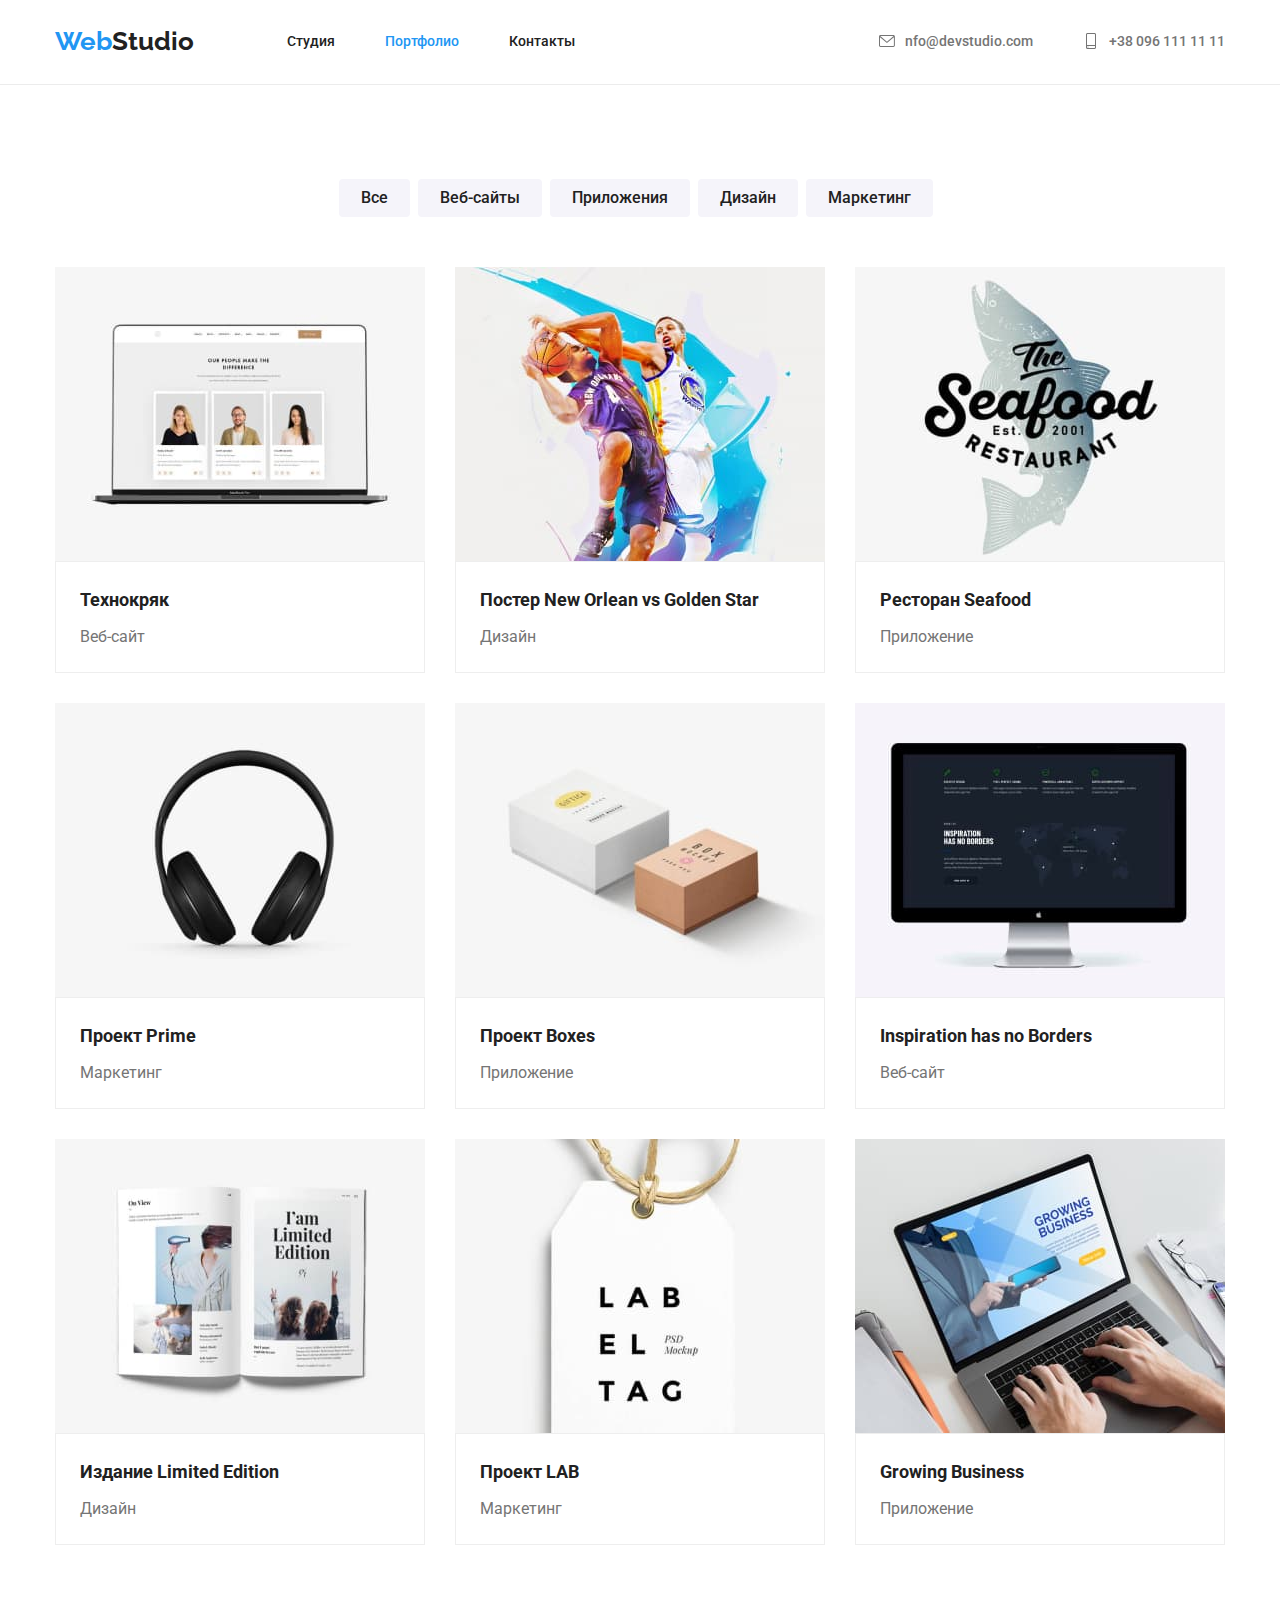
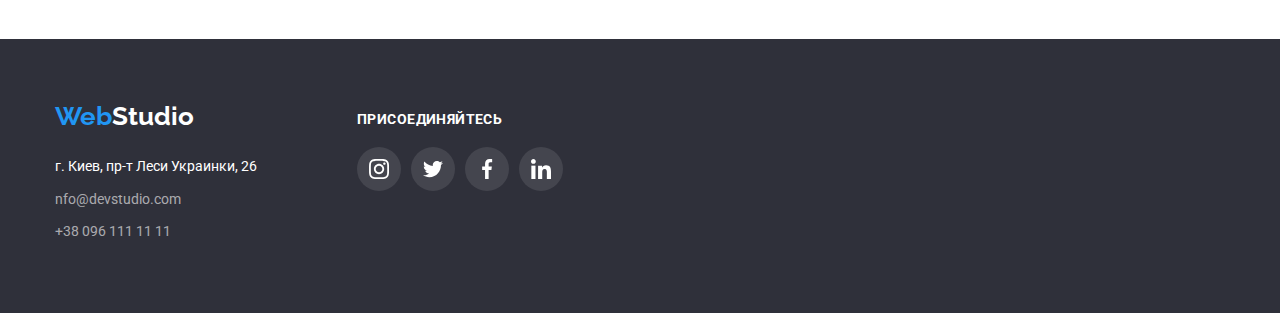
==== portfolio.html @ 15c78597 "Initial commit" ====
<!DOCTYPE html>
<html lang="en">

<head>
    <meta charset="UTF-8">
    <meta http-equiv="X-UA-Compatible" content="IE=edge">
    <meta name="viewport" content="width=device-width, initial-scale=1.0">
    <link rel="preconnect" href="https://fonts.googleapis.com">
    <link rel="preconnect" href="https://fonts.gstatic.com" crossorigin>
    <title>Web Studio (Version 2.1)</title>
    <link
    href="https://fonts.googleapis.com/css2?family=Raleway:wght@700&family=Roboto:wght@400;500;700;900&display=swap"
        rel="stylesheet">
    <link rel="stylesheet"
    href="https://cdnjs.cloudflare.com/ajax/libs/modern-normalize/1.0.0/modern-normalize.min.css">
    <link rel="stylesheet" href="./css/style.css">
</head>

<body class="body">
    <!-- Шапка страницы -->
    <header class="header">
        <div class="container">
            <nav class="nav">
                <!-- Навигация -->
                <a class="logo" href="./index.html"> <span class="web">Web</span>Studio</a>
                <ul class="site-nav list">
                    <li class="item"><a href="./index.html">Студия</a></li>
                    <li class="item"><a href="./portfolio.html"><span class="current">Портфолио</span></a></li>
                    <li class="item"><a href="/Контакты">Контакты</a></li>
                </ul>
    
                <ul class="list header-contacts">
                    <li class="item">
    
                        <a href="mailto:nfo@devstudio.com" class="contacts"> <svg class="icon">
                                <use href="./images/symbol-defs.svg#icon-envelope"></use>
                            </svg> nfo@devstudio.com</a>
                    </li>
                    <li class="item">
    
                        <a href="tel:+380961111111" class="contacts"> <svg class="icon">
                                <use href="./images/symbol-defs.svg#icon-smartphone"></use>
                            </svg> +38 096 111 11 11</a>
                    </li>
                </ul>
            </nav>
        </div>
    </header>
   
    <!-- Уникальный контент страницы -->
    <main>
    <!-- Проекты -->
           <section class="section-projects">
                <div class="container">
                    <h1 class="section-title hide">Примеры работ</h1>

                <!-- Фильтры -->
                <ul class="filtres list">
                    <li class="item"><button type="button" class="button">Все</button></li>
                    <li class="item"><button type="button" class="button">Веб-сайты</button></li>
                    <li class="item"><button type="button" class="button">Приложения</button></li>
                    <li class="item"><button type="button" class="button">Дизайн</button></li>
                    <li class="item"><button type="button" class="button">Маркетинг</button></li>
                </ul>

                <!-- Примеры работ -->
                <ul class="projects list">
                   <li class="item"><a href="/Технокряк" class="link"><img src="./images/portfolio1.jpg" alt="Веб-сайт" width="370">
                        <div class="item-text">
                            <h2 class="title">Технокряк</h2>
                            <p class="description">Веб-сайт</p></a>
                        </div>
                    </li>
                   <li class="item"><a href="/Дизайн" class="link"><img src="./images/portfolio2.jpg" alt="Дизайн" width="370">
                        <div class="item-text">
                        <h2 class="title">Постер New Orlean vs Golden Star</h2>
                        <p class="description">Дизайн</p></a>
                        </div>    
                    </li>
                   <li class="item"><a href="/Приложение" class="link"><img src="./images/portfolio3.jpg" alt="Приложение" width="370">
                        <div class="item-text">
                        <h2 class="title">Ресторан Seafood</h2>
                        <p class="description">Приложение</p></a>
                        </div>    
                    </li>
                   <li class="item"><a href="/Маркетинг" class="link"><img src="./images/portfolio4.jpg" alt="Маркетинг" width="370">
                        <div class="item-text">
                        <h2 class="title">Проект Prime</h2>
                        <p class="description">Маркетинг</p></a>
                        </div>    
                    </li>
                   <li class="item"><a href="/Приложение" class="link">
                    <img src="./images/portfolio5.jpg" alt="Приложение" width="370">
                        <div class="item-text">
                        <h2 class="title">Проект Boxes</h2>
                        <p class="description">Приложение</p></a>
                        </div>    
                    </li>
                   <li class="item"><a href="/Веб-сайт" class="link">
                    <img src="./images/portfolio6.jpg" alt="Веб-сайт" width="370">
                        <div class="item-text">
                        <h2 class="title">Inspiration has no Borders</h2>
                        <p class="description">Веб-сайт</p></a>
                        </div>    
                    </li>
                   <li class="item"><a href="/Дизайн" class="link"><img src="./images/portfolio7.jpg" alt="Дизайн" width="370">
                        <div class="item-text">
                        <h2 class="title">Издание Limited Edition</h2>
                        <p class="description">Дизайн</p></a>
                        </div>    
                    </li>
                   <li class="item"><a href="/Маркетинг" class="link"><img src="./images/portfolio8.jpg" alt="Маркетинг" width="370">
                        <div class="item-text">
                        <h2 class="title">Проект LAB</h2>
                        <p class="description">Маркетинг</p></a>
                        </div>    
                    </li>
                   <li class="item"><a href="/Приложение" class="link"><img src="./images/portfolio9.jpg" alt="Приложение" width="370">
                        <div class="item-text">
                        <h2 class="title">Growing Business</h2>
                        <p class="description">Приложение</p></a>
                        </div>    
                    </li>
               </ul>
                </div>
           </section>
    </main>

    <!-- Подвал страницы -->
    <footer class="footer">
        <div class="footer-content container">
            <div class="address">
                <a class="logo" href="./index.html"> <span class="web">Web</span><span class="Studio">Studio</span></a>
                <address>
                    <ul class="list">
                        <li><a href="https://goo.gl/maps/yupuxeeYmfNQeAXS8" class="contacts geo-address">г. Киев, пр-т Леси
                                Украинки, 26</a>
                        </li>
                        <li><a href="mailto:nfo@devstudio.com" class="contacts">nfo@devstudio.com</a></li>
                        <li><a href="tel:+380961111111" class="contacts">+38 096 111 11 11</a></li>
                    </ul>
                </address>
            </div>
    
            <div class="social-footer">
                <h3 class="join">присоединяйтесь</h3>
                <div class="social">
                    <ul class="list">
                        <li class="list-item"> <a href="https://www.instagram.com/" class="link">
                                <svg class="icon">
                                    <use href="./images/symbol-defs.svg#icon-instagram-2"></use>
                                </svg>
                            </a></li>
                        <li class="list-item"> <a href="https://www.instagram.com/" class="link">
                                <svg class="icon">
                                    <use href="./images/symbol-defs.svg#icon-twitter-1"></use>
                                </svg>
                            </a></li>
                        <li class="list-item"> <a href="https://www.instagram.com/" class="link">
                                <svg class="icon">
                                    <use href="./images/symbol-defs.svg#icon-facebook-1"></use>
                                </svg>
                            </a></li>
                        <li class="list-item"> <a href="https://www.instagram.com/" class="link">
                                <svg class="icon">
                                    <use href="./images/symbol-defs.svg#icon-linkedin-1"></use>
                                </svg>
                            </a></li>
                    </ul>
                </div>
            </div>
        </div>
    </footer>
</body>

</html>
---- css/style.css ----
/* html {
    box-sizing: border-box;
}

*,
*::before,
*::after {
    box-sizing: inherit;
} */

:root {
    --primary-text-color: #757575;
    --title-text-color: #212121;
    --accent-color: #2196F3;
        }

h1, h2, h3, h4, h5, h6, ul, p {
    margin: 0;
    padding: 0;
}

.body {
    background-color: #ffffff;
    color: var(--primary-text-color);
    font-family: Roboto, sans-serif;
    margin: 0;
}
/* Секции */
.section {
    padding-top: 94px;    
    padding-bottom: 94px;
    /* outline: 2px solid tomato; */
}

.section-features {
    padding-top: 94px;
    padding-bottom: 0;
}
/* Заголовки секций */
.section-title {
    color: var(--title-text-color);
    font-size: 36px;
    font-weight: 700;
    line-height: 1.17;
    text-align: center;
    margin-bottom: 50px;
}
/* Все заголовки внутри секций*/
.title {
    color: var(--title-text-color);
}
/* Описания во всех секциях */
.description {
    color: var(--primary-text-color);
}

/* Фон для секции */
.background {
    background-color: #F5F4FA;
}

.container {
    margin-left: auto;
    margin-right: auto;
    padding-left: 15px;
    padding-right: 15px;
    width: 1200px;
}

.logo {
    color: var(--title-text-color);
    font-family: Raleway, cursive;
    font-size: 26px;
    font-weight: 700;
    line-height: 1.38;

    text-decoration: none;

    margin-right: 93px;
    }

.logo .web {
    color: var(--accent-color);
}

/* Скрытие элементов */
.hide {
    display: none;
}

.list {
    padding: 0px;
    margin: 0px;
    list-style: none;
}

.header {
    display: flex;
    padding-top: 24px;
    padding-bottom: 24px;
    align-items: center;
}
.nav {
    display: flex;
    align-items: center;
}
.site-nav {
    display: flex;  
}

.site-nav .item + .item {
    margin-left: 50px;
    /* background-color:  tomato; */
    }

.site-nav a {
    vertical-align: top;
    color: var(--title-text-color);
    font-size: 14px;
    font-weight: 500;
    line-height: 1.17;
    text-decoration: none;
}

.header-contacts {
    display: flex;
    margin-left: auto;
}

.header-contacts .item + .item {
    margin-left: 50px;
}

.header-contacts a {
    vertical-align: top;
}

.header .icon {
    width: 16px;
    height: 16px;
    margin-right: 10px;
}

.current {
    color: var(--accent-color);}

.contacts {
    display: inline-flex;
    align-items: center;
    color: var(--primary-text-color);
    fill: var(--primary-text-color);
    font-size: 14px;
    font-weight: 500;
    line-height: 1.17;
    text-decoration: none;
}

.site-nav a:hover,
.site-nav a:focus,
.header .contacts:hover,
.header .contacts:focus {
    color: var(--accent-color);
    fill: var(--accent-color);
}

.header {
    border-bottom: 1px solid #ECECEC;
}

.hero {
    background: #2F303A;
    text-align: center;

    padding-top: 200px;
    padding-bottom: 200px;
    height: 600px;
    }
    
    .overlay {
    max-width: 1600px;
    height: 600px;
    /* outline: 1px solid red; */
    margin-left: auto;
    margin-right: auto;
    background-image: linear-gradient(to right, 
    rgba(47, 48, 58, 0.4),
    rgba(47, 48, 58, 0.4)), url(../images/hero.jpg);
    }

.hero-title {
    font-size: 44px;
    font-weight: 900;
    color: #ffffff;
    line-height: 1.36;
    /* margin-top: 0px;
    margin-bottom: 30px; */
    /* outline: 2px solid tomato; */
    }

.hero-button {
    margin-top: 30px;
    border: none;
    border-radius: 4px;
    width: 200px;
    height: 50px;
    left: 700px;
    top: 430px;
    color: #ffffff;
    font-size: 16px;
    font-weight: 700;
    line-height: 1.88;
    background: var(--accent-color);
    cursor: pointer;
    font-family: inherit;
    }

.features-list {
    display: flex;
    }

.features-list .item {
    width: 270px;
}

.features-list .item + .item {
        margin-left: 30px;
    }

.tumb {
    display: flex;
    height: 120px;
    justify-content: center;
    align-items: center;
    background-color: #F5F4FA;
    border-radius: 4px;
    margin-bottom: 30px;
}

.features-list > .item .icon{
    width: 70px;
    height: 70px;
}

.features-list .title {
    font-size: 14px;
    font-weight: 700;
    line-height: 1.17;
    text-transform: uppercase;
    margin-bottom: 10px;
}

.features-list .description {
    font-size: 14px;
    line-height: 1.71;
}

.work {
    display: flex;
}

.work .item + .item {
    margin-left: 30px;
}

.team {
    display: flex;
}

.team .item + .item {
    margin-left: 30px;
}

.team .item {
    background-color: white;
    padding-bottom: 30px;
    box-shadow: 0px 1px 3px rgba(0, 0, 0, 0.12), 0px 1px 1px rgba(0, 0, 0, 0.14), 0px 2px 1px rgba(0, 0, 0, 0.2);
    border-radius: 0px 0px 4px 4px;
    
}
.team-img {
margin-bottom: 30px;
}

.team .title {
    font-size: 16px;
    font-weight: 500;
    line-height: 1.17;
    text-align: center;

    margin-bottom: 10px;
    }

.team .description {
    font-size: 16px;
    line-height: 1.17;
    text-align: center;
    margin-bottom: 28px;
}

.social {
    padding: 0 32px;

}

.social .list {
    display: flex;
    justify-content: center; 
}

.social .list-item:not(:last-child) {
    margin-right: 10px;
}

.social .icon {
    width: 20px;
    height: 20px;
    
}

.social .link {
    display: block;
    padding: 12px;
    width: 44px;
    height: 44px;
    border-radius: 50%;
    fill: #AFB1B8;
}
.social .link:hover,
.social .link:focus {   
    color: #F5F4FA;
    background-color: #2196F3;
    fill: #F5F4FA;
}

/* Постоянные клиенты */
.clients-list {
    display: flex;
}

.clients-list > .item:not(:last-child) {
    margin-right: 30px;
}
.client {
    display: inline-flex;
    align-items: center;
    justify-content: center;
    padding: 0;
    width: 170px;
    height: 92px;
    border: 1px solid #AFB1B8;
    fill: #AFB1B8;
    border-radius: 4px;
}

.client:hover,
.client:focus {
    border: 1px solid #2196F3;
    fill: #2196F3;
}

.client-icon {
    width: 106px;
    height: 60px;
}

.section-projects {
    padding-top: 94px;
    padding-bottom: 94px;
}

/* Фильтр проектов */
.filtres {
display: flex;
justify-content: center;
margin-bottom: 50px;
margin-right: 8px;
}

.filtres .item + .item {
    margin-left: 8px;
}
.button {
    display: flex;
    border: none;
    border-radius: 4px;
    padding: 6px 22px;
    color: #212121;
    font-size: 16px;
    font-weight: 500;
    line-height: 1.62;
    background: #F5F4FA;
    cursor: pointer;
    font-family: inherit;
}

.button:hover,
.button:focus {
    color:#ffffff;
    background: #2196F3;
    box-shadow: 0px 1px 1px rgba(0, 0, 0, 0.12),
            0px 4px 4px rgba(0, 0, 0, 0.06), 1px 4px 6px rgba(0, 0, 0, 0.16);
}

.projects {
    display: flex;
    flex-wrap: wrap;    
}

.projects img {
    display: block;
}

.projects .item {
width: 370px;
margin-right: 30px;
margin-bottom: 30px;
}

.projects .item:hover {
    box-shadow: 0px 1px 1px 
    rgba(0, 0, 0, 0.12), 
    0px 4px 4px 
    rgba(0, 0, 0, 0.06), 1px 4px 6px 
    rgba(0, 0, 0, 0.16);
}

.item-text {
border: solid 1px #EEEEEE;
padding: 20px 24px;
}

.projects .item:nth-child(3n) {
    margin-right: 0;
}

.projects .item:nth-last-child(-n+3) {
    margin-bottom: 0;
}

.projects-img {
    margin-bottom: 20px;
}

.projects .title {
    font-size: 18px;
    font-weight: 700;
    line-height: 2;
    margin-bottom: 4px;
}

.projects .description {
    font-size: 16px;
    line-height: 1.88;
}

.projects .link {
    text-decoration: none;
}

.footer {
    background: #2F303A;
    padding-top: 60px;
    padding-bottom: 60px;
}

.footer .list {
    margin-top: 20px;
}

.Studio {
    color: #ffffff;
}

.footer .contacts {
    color: rgba(255, 255, 255, 0.6);
    font-style: normal;
    font-weight: 400;
    font-size: 14px;
    line-height: 1.7;
    text-decoration: none;
    margin-bottom: 9px;
}

.footer .geo-address {
    color: #ffffff;
}

.footer-content {
    display: flex;
}

.address {
    margin-right: 70px;
}

.social {
    padding: 0;
    justify-content: left;
}

.social-footer .list .list-item:not(:last-child) {
    margin-right: 10px;
    display: flex;
    bottom: 0;
}

.join {
    text-align: left;;
    text-transform: uppercase;
    font-style: normal;
    font-weight: 700;
    font-size: 14px;
    line-height: 16px;
    letter-spacing: 0.03em;
    color: #FFFFFF;
    margin-top: 12px;
    margin-bottom: 20px;
}

.social-footer .icon {
fill: #FFFFFF;
}

.social-footer .link {
    background-color: rgba(255, 255, 255, 0.1);
    border-radius: 50%;
}
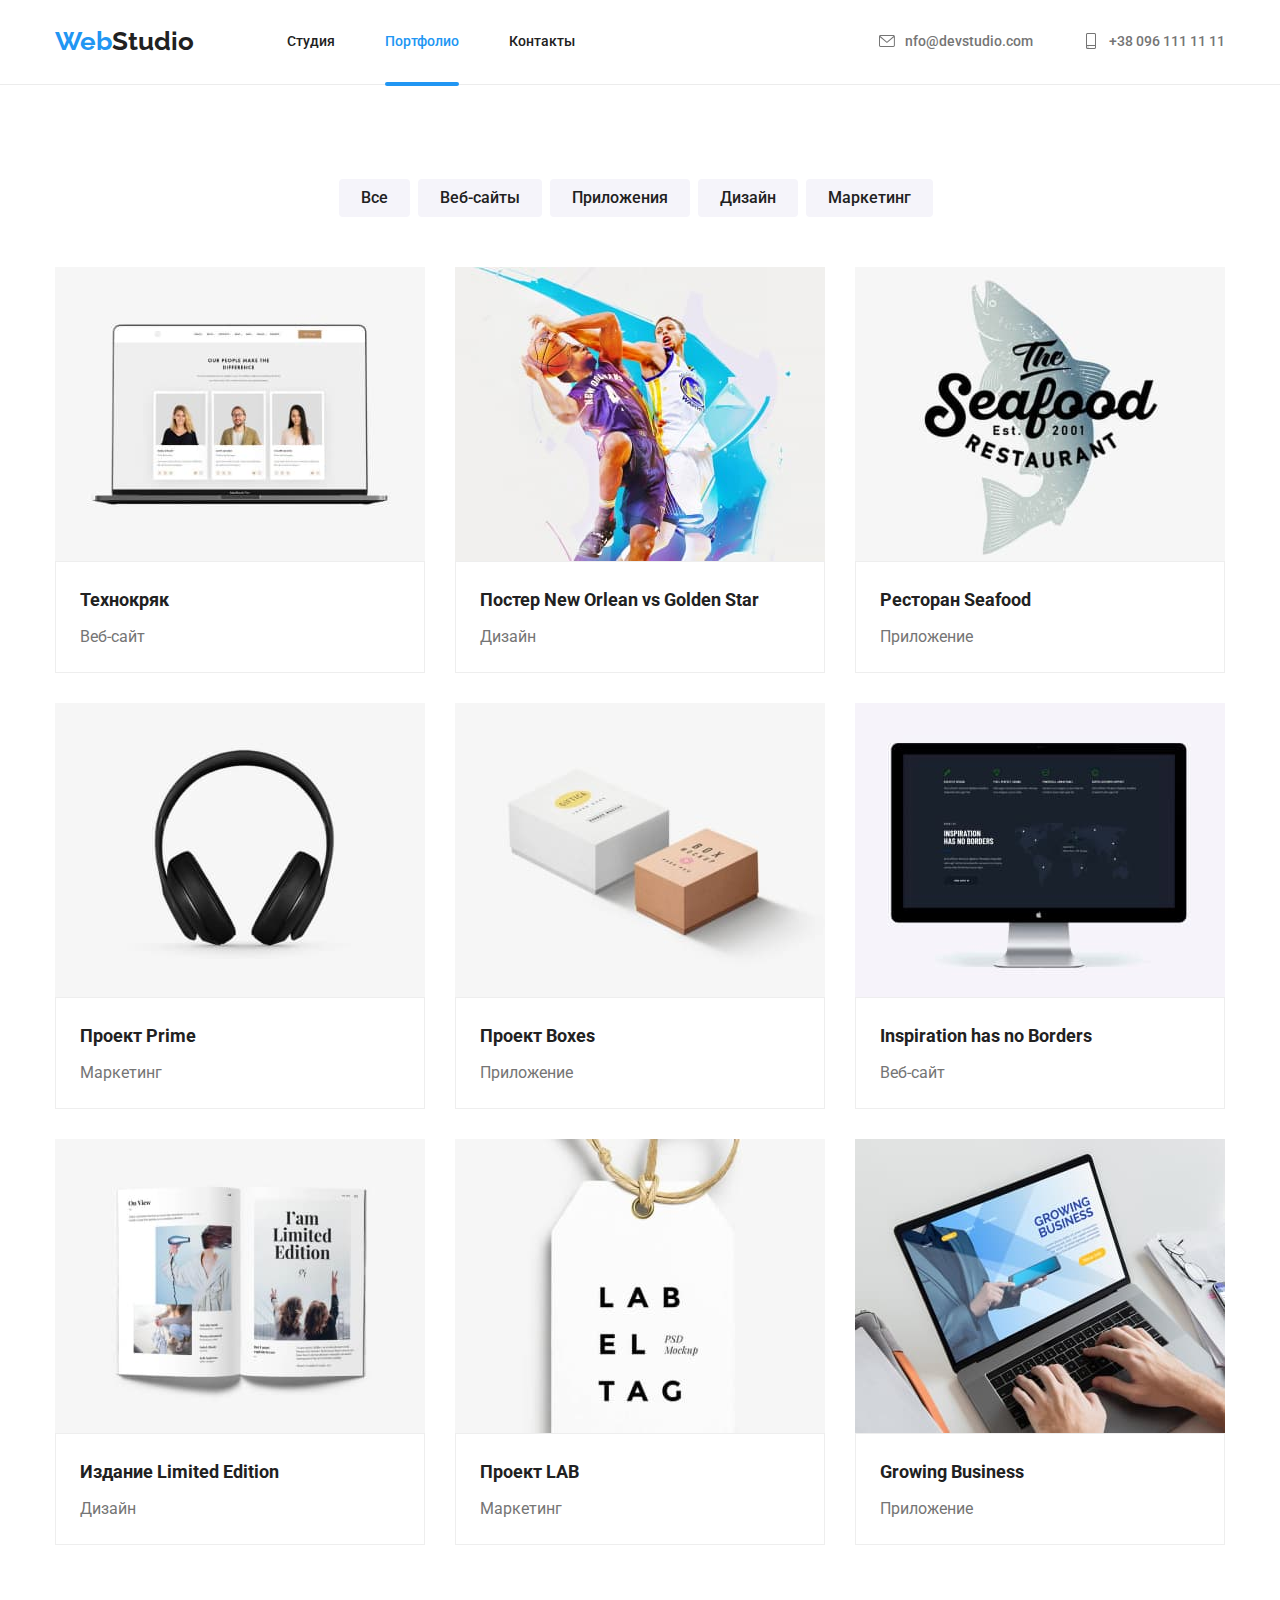
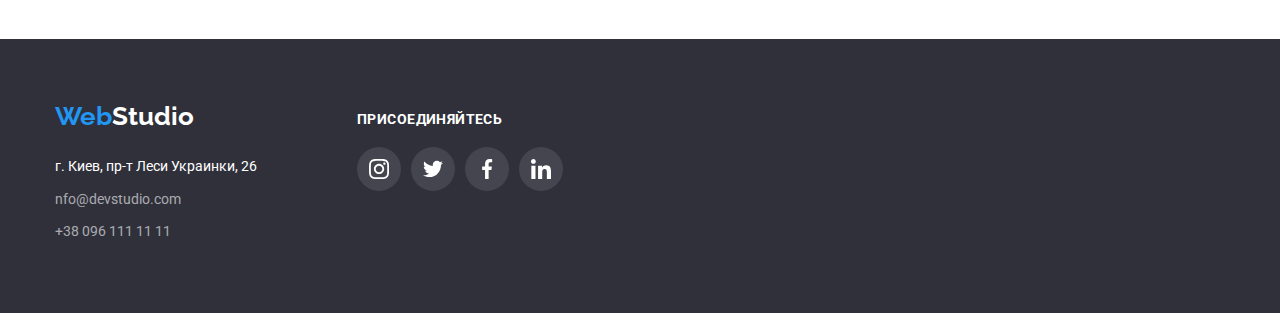
==== commit 9a337c9b: "HW-05-01" ====
--- a/portfolio.html
+++ b/portfolio.html
@@ -25,7 +25,7 @@
                 <a class="logo" href="./index.html"> <span class="web">Web</span>Studio</a>
                 <ul class="site-nav list">
                     <li class="item"><a href="./index.html">Студия</a></li>
-                    <li class="item"><a href="./portfolio.html"><span class="current">Портфолио</span></a></li>
+                    <li class="item"><a href="./portfolio.html" class="current">Портфолио</a></li>
                     <li class="item"><a href="/Контакты">Контакты</a></li>
                 </ul>
     
@@ -33,13 +33,13 @@
                     <li class="item">
     
                         <a href="mailto:nfo@devstudio.com" class="contacts"> <svg class="icon">
-                                <use href="./images/symbol-defs.svg#icon-envelope"></use>
+                                <use href="./images/symbol-defs.svg#envelope"></use>
                             </svg> nfo@devstudio.com</a>
                     </li>
                     <li class="item">
     
                         <a href="tel:+380961111111" class="contacts"> <svg class="icon">
-                                <use href="./images/symbol-defs.svg#icon-smartphone"></use>
+                                <use href="./images/symbol-defs.svg#smartphone"></use>
                             </svg> +38 096 111 11 11</a>
                     </li>
                 </ul>
@@ -65,7 +65,16 @@
 
                 <!-- Примеры работ -->
                 <ul class="projects list">
-                   <li class="item"><a href="/Технокряк" class="link"><img src="./images/portfolio1.jpg" alt="Веб-сайт" width="370">
+                   <li class="item">
+                    <a href="/Технокряк" class="link">
+                        <div class="project-thumb">
+                            <img src="./images/portfolio1.jpg" alt="Веб-сайт" width="370">
+                            <div class="project-overlay">
+                                <p>Ресурс предлагает комплексные предложения с разным уровнем функционала и сервисов. Все это позволит посетителю
+                                    получить
+                                    исчерпывающие сведения о компании или частном лице.</p>
+                            </div>
+                        </div>
                         <div class="item-text">
                             <h2 class="title">Технокряк</h2>
                             <p class="description">Веб-сайт</p></a>
@@ -148,22 +157,22 @@
                     <ul class="list">
                         <li class="list-item"> <a href="https://www.instagram.com/" class="link">
                                 <svg class="icon">
-                                    <use href="./images/symbol-defs.svg#icon-instagram-2"></use>
+                                    <use href="./images/symbol-defs.svg#instagram-2"></use>
                                 </svg>
                             </a></li>
                         <li class="list-item"> <a href="https://www.instagram.com/" class="link">
                                 <svg class="icon">
-                                    <use href="./images/symbol-defs.svg#icon-twitter-1"></use>
+                                    <use href="./images/symbol-defs.svg#twitter-1"></use>
                                 </svg>
                             </a></li>
                         <li class="list-item"> <a href="https://www.instagram.com/" class="link">
                                 <svg class="icon">
-                                    <use href="./images/symbol-defs.svg#icon-facebook-1"></use>
+                                    <use href="./images/symbol-defs.svg#facebook-1"></use>
                                 </svg>
                             </a></li>
                         <li class="list-item"> <a href="https://www.instagram.com/" class="link">
                                 <svg class="icon">
-                                    <use href="./images/symbol-defs.svg#icon-linkedin-1"></use>
+                                    <use href="./images/symbol-defs.svg#linkedin-1"></use>
                                 </svg>
                             </a></li>
                     </ul>
--- a/css/style.css
+++ b/css/style.css
@@ -18,6 +18,8 @@
     margin: 0;
     padding: 0;
 }
+
+img {display: block;}
 
 .body {
     background-color: #ffffff;
@@ -99,6 +101,7 @@
     padding-top: 24px;
     padding-bottom: 24px;
     align-items: center;
+    position: relative;
 }
 .nav {
     display: flex;
@@ -110,16 +113,20 @@
 
 .site-nav .item + .item {
     margin-left: 50px;
-    /* background-color:  tomato; */
     }
 
 .site-nav a {
+    position: relative;
     vertical-align: top;
     color: var(--title-text-color);
     font-size: 14px;
     font-weight: 500;
     line-height: 1.17;
     text-decoration: none;
+
+    transition-property: color;
+    transition-duration: 250ms;
+    transition-timing-function: cubic-bezier(0.4, 0, 0.2, 1);
 }
 
 .header-contacts {
@@ -141,8 +148,19 @@
     margin-right: 10px;
 }
 
-.current {
+a.current {
     color: var(--accent-color);}
+
+a.current:after {
+    content: "";
+    display: block;
+    height: 4px;
+    width: 100%;
+    border-radius: 2px;
+    background-color: #2196F3;
+    position: absolute;
+    bottom: -37px;
+}
 
 .contacts {
     display: inline-flex;
@@ -153,6 +171,10 @@
     font-weight: 500;
     line-height: 1.17;
     text-decoration: none;
+
+    transition-property: color, fill;
+    transition-duration: 250ms;
+    transition-timing-function: cubic-bezier(0.4, 0, 0.2, 1);
 }
 
 .site-nav a:hover,
@@ -160,7 +182,7 @@
 .header .contacts:hover,
 .header .contacts:focus {
     color: var(--accent-color);
-    fill: var(--accent-color);
+    fill: var(--accent-color);    
 }
 
 .header {
@@ -179,7 +201,6 @@
     .overlay {
     max-width: 1600px;
     height: 600px;
-    /* outline: 1px solid red; */
     margin-left: auto;
     margin-right: auto;
     background-image: linear-gradient(to right, 
@@ -214,6 +235,55 @@
     font-family: inherit;
     }
 
+.backdrop {
+    position: fixed;
+    top: 0;
+    left: 0;
+    width: 100%;
+    height: 100%;
+    background-color: rgba(0, 0, 0, 0.2);
+
+    opacity: 1;
+    transition: opacity 250ms cubic-bezier(0.4, 0, 0.2, 1);
+}
+
+.backdrop.is-hidden {
+    opacity: 0;
+    pointer-events: none;
+}
+
+.backdrop.is-hidden .modal {
+    transform: translate(-50%, -50%) scale(0.9);
+}
+
+.modal {
+    position: absolute;
+    left: 50%;
+    top: 50%;    
+    min-width: 528px;
+    min-height: 581px;
+    background-color: #fff;
+    border-radius: 4px;
+    transform: translate(-50%, -50%) scale(1);
+    transition: opacity 250ms cubic-bezier(0.4, 0, 0.2, 1);
+}
+
+.modal-button {
+    position: absolute;
+    right: 0;
+    top: 0;
+    margin-right: 8px;
+    margin-top: 8px;
+    border: none;
+    background-color: #fff;
+
+}
+
+.modal-icon {
+    width: 30px;
+    height: 30px;
+}
+
 .features-list {
     display: flex;
     }
@@ -262,6 +332,25 @@
     margin-left: 30px;
 }
 
+.work .item {
+    position: relative;
+}
+
+.work-title {
+    display: block;
+    width: 100%;
+    text-transform: uppercase;
+    font-size: 14px;
+    font-weight: 700;
+    line-height: 1.17;
+    color: #FFFFFF;
+    text-align: center;
+    padding: 27px;
+    position: absolute;
+    bottom: 0;
+    background-color: rgba(47, 48, 58, 0.8);
+}
+
 .team {
     display: flex;
 }
@@ -314,7 +403,7 @@
 .social .icon {
     width: 20px;
     height: 20px;
-    
+    fill: #AFB1B8;
 }
 
 .social .link {
@@ -323,13 +412,18 @@
     width: 44px;
     height: 44px;
     border-radius: 50%;
-    fill: #AFB1B8;
+    
+    transition-property: background-color, fill;
+    transition-duration: 250ms;
+    transition-timing-function: cubic-bezier(0.4, 0, 0.2, 1);
 }
 .social .link:hover,
 .social .link:focus {   
-    color: #F5F4FA;
     background-color: #2196F3;
-    fill: #F5F4FA;
+    }
+
+.social .link:hover .icon {
+fill: #F5F4FA;
 }
 
 /* Постоянные клиенты */
@@ -350,6 +444,10 @@
     border: 1px solid #AFB1B8;
     fill: #AFB1B8;
     border-radius: 4px;
+
+    transition-property: border, fill;
+    transition-duration: 250ms;
+    transition-timing-function: cubic-bezier(0.4, 0, 0.2, 1);   
 }
 
 .client:hover,
@@ -391,12 +489,16 @@
     background: #F5F4FA;
     cursor: pointer;
     font-family: inherit;
+    
+    transition-property: background-color, color, box-shadow;
+    transition-duration: 250ms;
+    transition-timing-function: cubic-bezier(0.4, 0, 0.2, 1);    
 }
 
 .button:hover,
 .button:focus {
     color:#ffffff;
-    background: #2196F3;
+    background-color: #2196F3;
     box-shadow: 0px 1px 1px rgba(0, 0, 0, 0.12),
             0px 4px 4px rgba(0, 0, 0, 0.06), 1px 4px 6px rgba(0, 0, 0, 0.16);
 }
@@ -406,14 +508,49 @@
     flex-wrap: wrap;    
 }
 
-.projects img {
-    display: block;
-}
-
-.projects .item {
-width: 370px;
-margin-right: 30px;
-margin-bottom: 30px;
+.project-thumb {
+position: relative;
+overflow: hidden;
+}
+
+.project-overlay {
+    display: flex;
+    padding-left: 24px;
+    padding-right: 24px;
+    align-items: center;
+    width: 100%;
+    height: 100%;
+    position: absolute;
+    top: 0;
+    left: 0;
+    transform: translateY(100%);
+    background-color: rgba(33, 150, 243, 0.9);
+    
+    transition-property: transform;
+    transition-duration: 250ms;
+    transition-timing-function: cubic-bezier(0.4, 0, 0.2, 1);
+}
+
+.project-overlay p {
+    text-align: left;
+    justify-self: start;
+    color: #ffffff;
+    font-size: 18px;
+    line-height: 1.56;    
+}
+
+.projects .item {    
+    width: 370px;
+    margin-right: 30px;
+    margin-bottom: 30px;
+
+    transition-property: box-shadow;
+    transition-duration: 250ms;
+    transition-timing-function: cubic-bezier(0.4, 0, 0.2, 1);
+    }
+
+.projects .item:hover .project-overlay {
+    transform: translateY(0);
 }
 
 .projects .item:hover {
